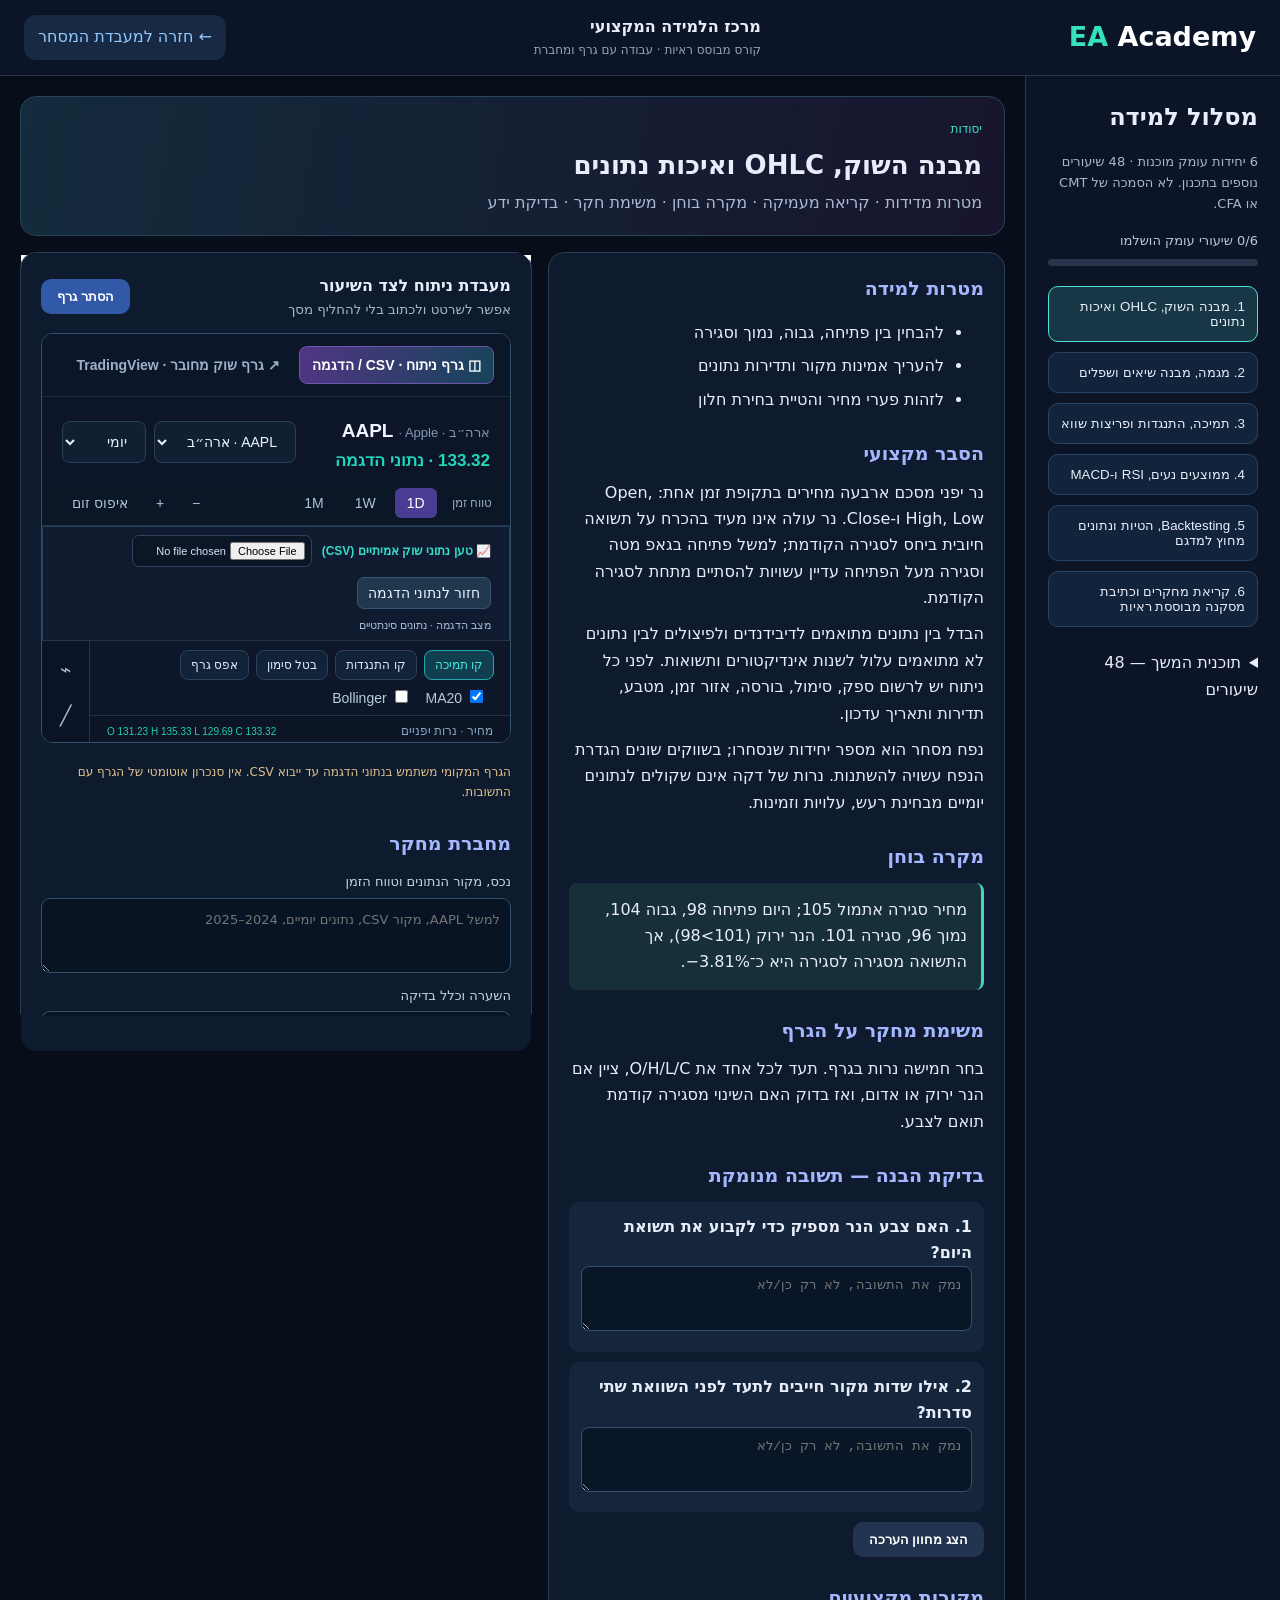
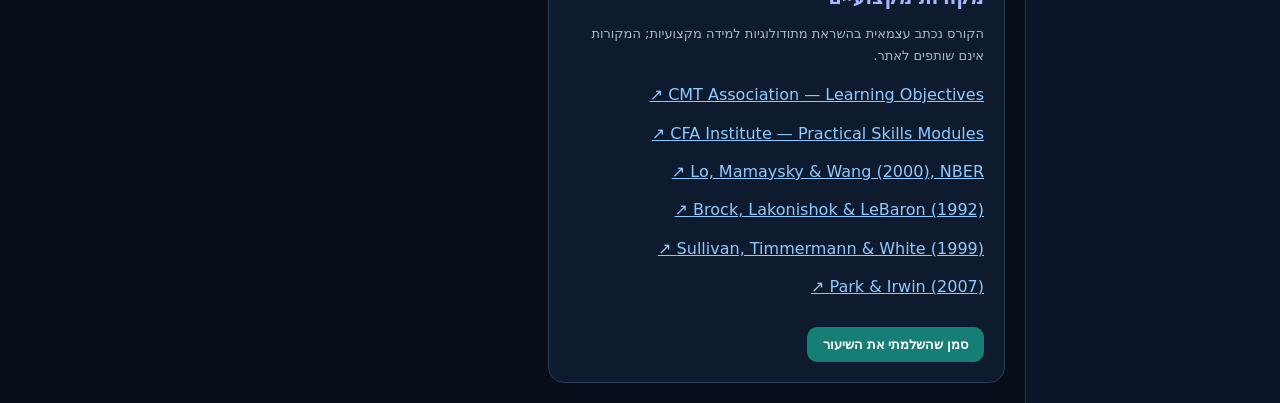
==== academy-pro.html @ 9cbb3298 "Add files via upload" ====
<!doctype html><html lang="he" dir="rtl"><head><meta charset="utf-8"><meta name="viewport" content="width=device-width,initial-scale=1"><title>EA Academy | מחקר ולמידה</title><link rel="stylesheet" href="academy-pro.css"></head><body><header><a class="brand" href="index.html">EA <b>Academy</b></a><div><strong>מרכז הלמידה המקצועי</strong><small>קורס מבוסס ראיות · עבודה עם גרף ומחברת</small></div><a class="back" href="index.html">← חזרה למעבדת המסחר</a></header><main><aside class="sidebar"><h2>מסלול למידה</h2><p>6 יחידות עומק מוכנות · 48 שיעורים נוספים בתכנון. לא הסמכה של CMT או CFA.</p><div class="progress"><span id="count">0/6 הושלמו</span><div><i id="bar"></i></div></div><div id="lessons"></div><details><summary>תוכנית המשך — 48 שיעורים</summary><p>הרחבה מתוכננת: מיקרו־מבנה שוק, תנודתיות, שיטות שיטתיות, ניהול סיכונים, כלכלה התנהגותית, מחקר AI, בניית תיק, פרויקט מסכם. שיעורים אלה עדיין לא נכתבו ולכן אינם מסומנים כהושלמו.</p></details></aside><section class="main"><div class="intro"><span class="eyebrow" id="unit">יחידת יסוד</span><h1 id="title"></h1><p>מטרות מדידות · קריאה מעמיקה · מקרה בוחן · משימת חקר · בדיקת ידע</p></div><div class="workspace"><article class="reader"><h2>מטרות למידה</h2><ul id="objectives"></ul><h2>הסבר מקצועי</h2><div id="theory"></div><h2>מקרה בוחן</h2><div class="case" id="case"></div><h2>משימת מחקר על הגרף</h2><p id="task"></p><h2>בדיקת הבנה — תשובה מנומקת</h2><div id="questions"></div><button id="rubric" class="secondary">הצג מחוון הערכה</button><p id="check" hidden></p><h2>מקורות מקצועיים</h2><p class="muted">הקורס נכתב עצמאית בהשראת מתודולוגיות למידה מקצועיות; המקורות אינם שותפים לאתר.</p><div id="sources"></div><button id="complete">סמן שהשלמתי את השיעור</button></article><aside class="practice"><div class="practice-head"><div><strong>מעבדת ניתוח לצד השיעור</strong><small>אפשר לשרטט ולכתוב בלי להחליף מסך</small></div><button id="toggle">הסתר גרף</button></div><iframe id="lab" title="גרף EA Academy" src="index.html?embed=lab" loading="lazy"></iframe><p class="notice">הגרף המקומי משתמש בנתוני הדגמה עד ייבוא CSV. אין סנכרון אוטומטי של הגרף עם התשובות.</p><h2>מחברת מחקר</h2><label>נכס, מקור הנתונים וטווח הזמן<textarea data-field="dataset" placeholder="למשל AAPL, מקור CSV, נתונים יומיים, 2024–2025"></textarea></label><label>השערה וכלל בדיקה<textarea data-field="hypothesis" placeholder="מה אני טוען, ואיזה נתון יפריך את הטענה?"></textarea></label><label>תצפיות ומדידות<textarea data-field="evidence" placeholder="מחירים, תאריכים, נפח, מדדים, דוגמאות נגדיות..."></textarea></label><label>מסקנה, מגבלות וניהול סיכון<textarea data-field="conclusion" placeholder="מה ניתן להסיק? מה עדיין לא ידוע?"></textarea></label><p class="muted" id="save">נשמר מקומית בדפדפן</p><button id="export" class="secondary">ייצא מחברת לקובץ TXT</button></aside></div></section></main><script src="academy-pro-data.js"></script><script src="academy-pro.js"></script></body></html>
---- academy-pro.css ----
*{box-sizing:border-box}body{margin:0;background:#070d19;color:#e8edf9;font:16px/1.65 system-ui,Arial}button,a{cursor:pointer}a{color:#8ec9ff}header{height:76px;display:flex;align-items:center;justify-content:space-between;gap:20px;padding:12px 24px;background:#0c1527;border-bottom:1px solid #25344c;position:sticky;top:0;z-index:4}.brand{font-size:27px;font-weight:900;text-decoration:none;color:#38e0c2}.brand b{color:#fff}header small{display:block;color:#93a4bd;font-size:12px}.back{padding:9px 14px;background:#182944;border-radius:12px;text-decoration:none}main{display:grid;grid-template-columns:255px minmax(0,1fr);min-height:calc(100vh - 76px)}.sidebar{background:#0b1527;border-left:1px solid #263751;padding:22px;overflow:auto}.sidebar h2{margin:0 0 8px}.sidebar p,.muted{color:#a8b7cb;font-size:13px}.sidebar button{width:100%;margin:5px 0;text-align:right;padding:12px;background:#12233c;color:#e8edf9;border:1px solid #284263;border-radius:10px}.sidebar button.active{border-color:#4fe2d3;background:#173747}.sidebar button.done:after{content:' ✓';color:#4fe2d3}.progress{font-size:13px;color:#b8c9dc;margin:15px 0}.progress>div{height:7px;background:#27344b;border-radius:20px;margin-top:8px;overflow:hidden}.progress i{display:block;height:100%;width:0;background:linear-gradient(90deg,#1ed4b1,#9362f5)}.main{padding:20px;min-width:0}.intro{padding:18px 22px;background:linear-gradient(100deg,#132b3c,#17152d);border:1px solid #29435a;border-radius:16px;margin-bottom:16px}.intro h1{margin:3px 0;font-size:26px}.intro p{margin:0;color:#aabbd1}.eyebrow{font-size:12px;color:#43ddcb}.workspace{display:grid;grid-template-columns:minmax(340px,1fr) minmax(400px,1.12fr);gap:16px;align-items:start}.reader,.practice{background:#0e1b2e;border:1px solid #2a3c58;border-radius:16px;padding:20px;min-width:0}.reader h2,.practice h2{font-size:19px;margin:25px 0 10px;color:#a4b7ff}.reader h2:first-child{margin-top:0}.reader p{margin:10px 0}.case{background:#172f39;border-right:3px solid #42d8b8;padding:14px;border-radius:8px}.reader li{margin:7px 0}.reader a{display:block;padding:6px 0}.reader button,.practice button{background:#3159a8;color:#fff;border:0;padding:10px 16px;border-radius:10px;font-weight:700}.reader button.secondary,.practice button.secondary{background:#22344f}.reader #complete{margin-top:20px;background:#167e75}.practice{position:sticky;top:90px;max-height:calc(100vh - 100px);overflow:auto}.practice-head{display:flex;align-items:center;justify-content:space-between;gap:10px}.practice-head small{display:block;color:#a8b7cb}.practice iframe{width:100%;height:410px;background:#09111d;border:1px solid #34506a;border-radius:12px;margin-top:12px}.notice{color:#e0c28b;font-size:12px}.practice label{display:block;font-size:13px;color:#c4d5e8;margin:12px 0}.practice textarea{display:block;width:100%;min-height:75px;resize:vertical;background:#081324;color:#fff;border:1px solid #35506c;border-radius:9px;padding:10px;font:inherit;margin-top:5px}.question{background:#15263c;padding:12px;margin:10px 0;border-radius:10px}.question textarea{width:100%;background:#091627;color:#fff;border:1px solid #36516e;border-radius:8px;padding:10px;min-height:65px}details{margin-top:18px}summary{cursor:pointer}@media(max-width:1200px){.workspace{grid-template-columns:1fr}.practice{position:static;max-height:none}}@media(max-width:700px){main{display:block}.sidebar{border:0}.main{padding:10px}.workspace{display:block}.reader,.practice{margin-bottom:14px}header{height:auto;flex-wrap:wrap}.intro h1{font-size:21px}}
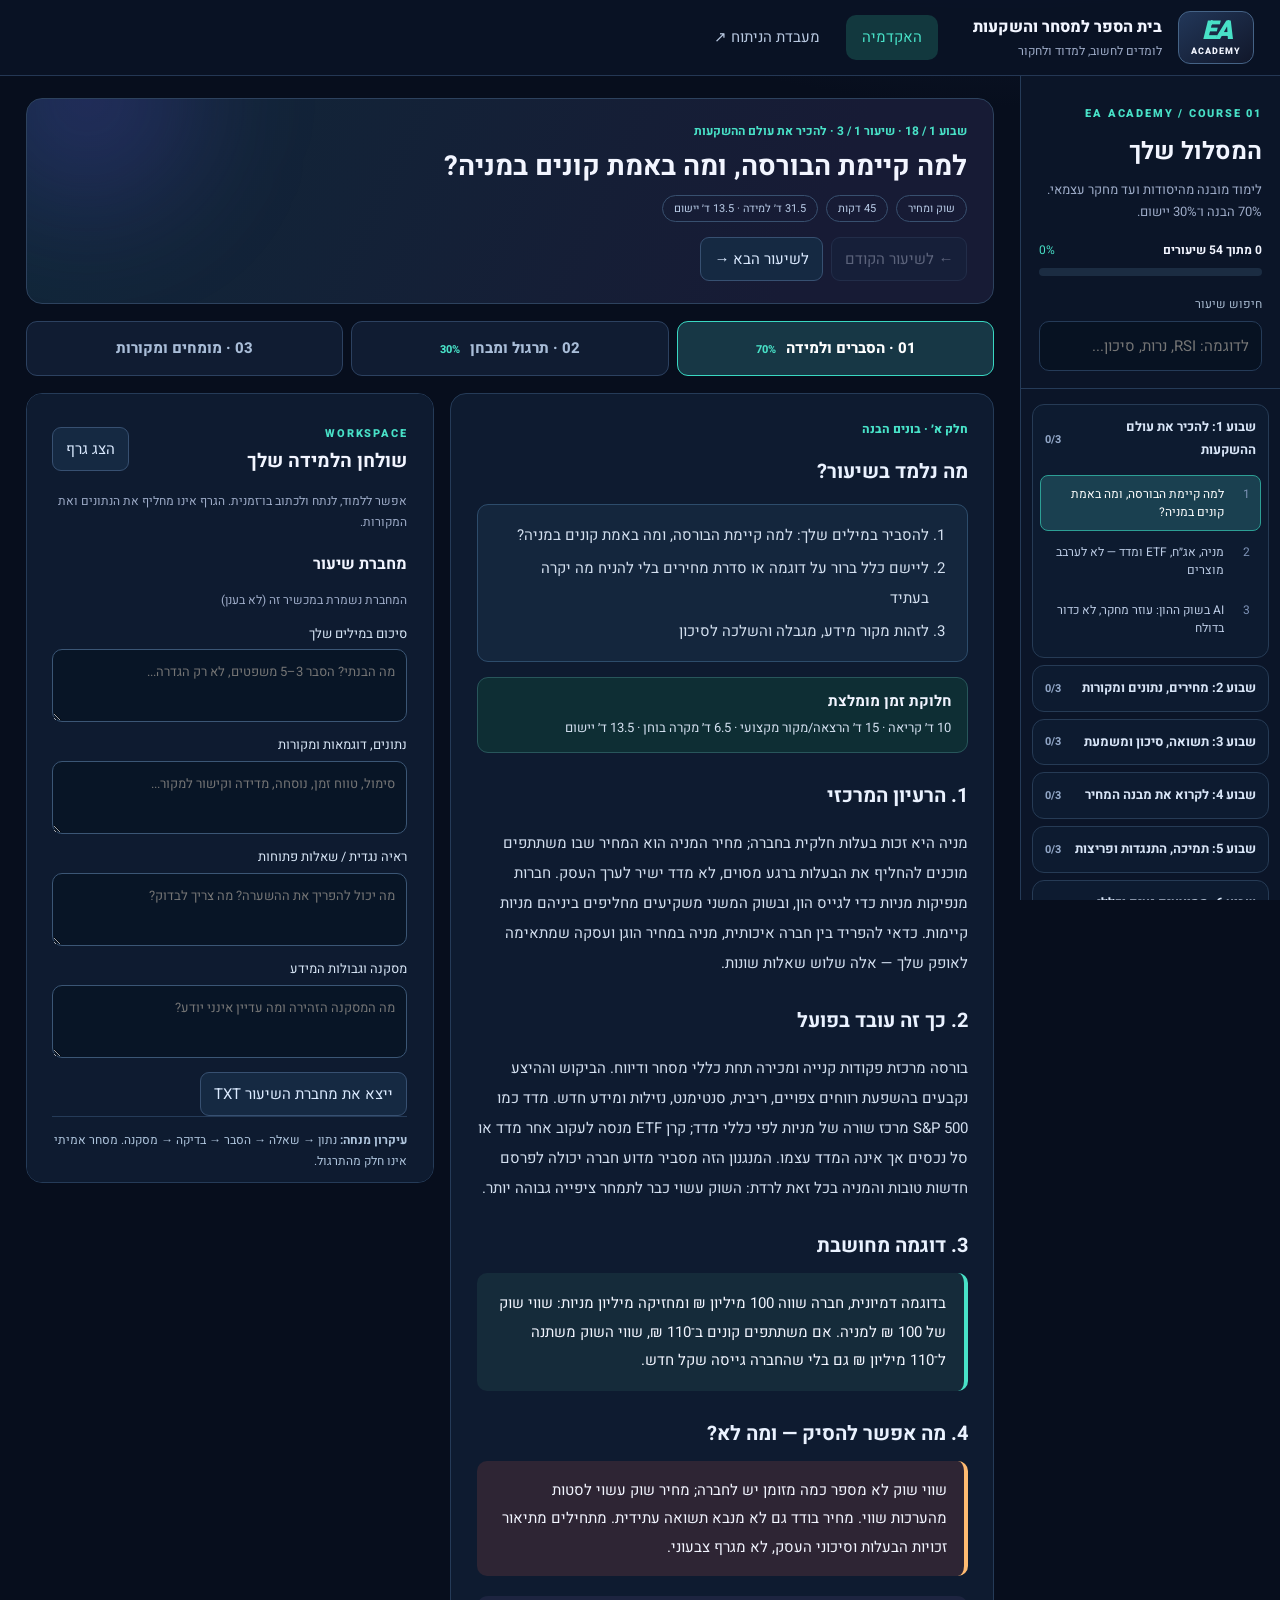
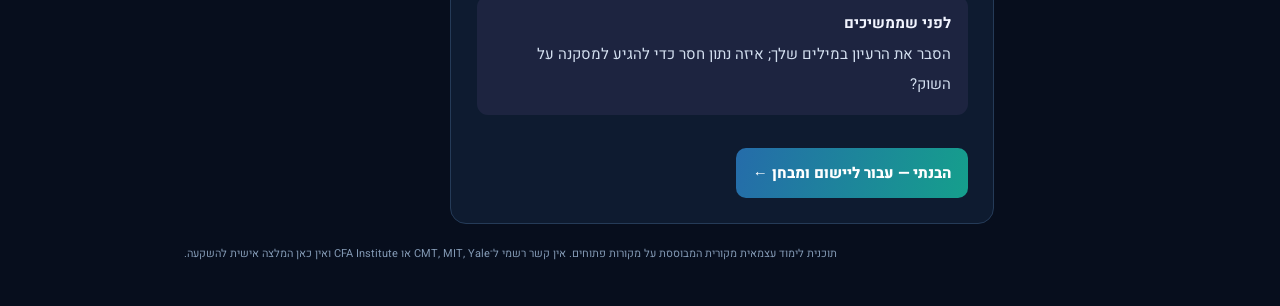
==== commit 6d875e62: "Add files via upload" ====
--- a/academy-pro.html
+++ b/academy-pro.html
@@ -1 +1,64 @@
-<!doctype html><html lang="he" dir="rtl"><head><meta charset="utf-8"><meta name="viewport" content="width=device-width,initial-scale=1"><title>EA Academy | מחקר ולמידה</title><link rel="stylesheet" href="academy-pro.css"></head><body><header><a class="brand" href="index.html">EA <b>Academy</b></a><div><strong>מרכז הלמידה המקצועי</strong><small>קורס מבוסס ראיות · עבודה עם גרף ומחברת</small></div><a class="back" href="index.html">← חזרה למעבדת המסחר</a></header><main><aside class="sidebar"><h2>מסלול למידה</h2><p>6 יחידות עומק מוכנות · 48 שיעורים נוספים בתכנון. לא הסמכה של CMT או CFA.</p><div class="progress"><span id="count">0/6 הושלמו</span><div><i id="bar"></i></div></div><div id="lessons"></div><details><summary>תוכנית המשך — 48 שיעורים</summary><p>הרחבה מתוכננת: מיקרו־מבנה שוק, תנודתיות, שיטות שיטתיות, ניהול סיכונים, כלכלה התנהגותית, מחקר AI, בניית תיק, פרויקט מסכם. שיעורים אלה עדיין לא נכתבו ולכן אינם מסומנים כהושלמו.</p></details></aside><section class="main"><div class="intro"><span class="eyebrow" id="unit">יחידת יסוד</span><h1 id="title"></h1><p>מטרות מדידות · קריאה מעמיקה · מקרה בוחן · משימת חקר · בדיקת ידע</p></div><div class="workspace"><article class="reader"><h2>מטרות למידה</h2><ul id="objectives"></ul><h2>הסבר מקצועי</h2><div id="theory"></div><h2>מקרה בוחן</h2><div class="case" id="case"></div><h2>משימת מחקר על הגרף</h2><p id="task"></p><h2>בדיקת הבנה — תשובה מנומקת</h2><div id="questions"></div><button id="rubric" class="secondary">הצג מחוון הערכה</button><p id="check" hidden></p><h2>מקורות מקצועיים</h2><p class="muted">הקורס נכתב עצמאית בהשראת מתודולוגיות למידה מקצועיות; המקורות אינם שותפים לאתר.</p><div id="sources"></div><button id="complete">סמן שהשלמתי את השיעור</button></article><aside class="practice"><div class="practice-head"><div><strong>מעבדת ניתוח לצד השיעור</strong><small>אפשר לשרטט ולכתוב בלי להחליף מסך</small></div><button id="toggle">הסתר גרף</button></div><iframe id="lab" title="גרף EA Academy" src="index.html?embed=lab" loading="lazy"></iframe><p class="notice">הגרף המקומי משתמש בנתוני הדגמה עד ייבוא CSV. אין סנכרון אוטומטי של הגרף עם התשובות.</p><h2>מחברת מחקר</h2><label>נכס, מקור הנתונים וטווח הזמן<textarea data-field="dataset" placeholder="למשל AAPL, מקור CSV, נתונים יומיים, 2024–2025"></textarea></label><label>השערה וכלל בדיקה<textarea data-field="hypothesis" placeholder="מה אני טוען, ואיזה נתון יפריך את הטענה?"></textarea></label><label>תצפיות ומדידות<textarea data-field="evidence" placeholder="מחירים, תאריכים, נפח, מדדים, דוגמאות נגדיות..."></textarea></label><label>מסקנה, מגבלות וניהול סיכון<textarea data-field="conclusion" placeholder="מה ניתן להסיק? מה עדיין לא ידוע?"></textarea></label><p class="muted" id="save">נשמר מקומית בדפדפן</p><button id="export" class="secondary">ייצא מחברת לקובץ TXT</button></aside></div></section></main><script src="academy-pro-data.js"></script><script src="academy-pro.js"></script></body></html>+<!doctype html>
+<html lang="he" dir="rtl"><head><meta charset="utf-8"><meta name="viewport" content="width=device-width,initial-scale=1"><meta name="theme-color" content="#090f1e"><title>EA Academy | הקורס המקצועי</title>
+<link rel="stylesheet" href="course-v9.css?v=9"></head>
+<body>
+<header class="topbar">
+  <div class="brand"><span class="brandlogo"><em>EA</em><small>ACADEMY</small></span><span class="brandwords">בית הספר למסחר והשקעות<small>לומדים לחשוב, למדוד ולחקור</small></span></div>
+  <nav aria-label="ניווט ראשי"><a class="nav-active" href="academy-pro.html">האקדמיה</a><a href="index.html">מעבדת הניתוח ↗</a></nav>
+  <div class="topmeta">מסלול יסודות → מחקר <span>18 שבועות · 54 שיעורים</span></div>
+</header>
+<div class="shell">
+ <aside class="course-nav" aria-label="רשימת שיעורים">
+  <div class="course-nav-head"><span class="overline">EA ACADEMY / COURSE 01</span><h2>המסלול שלך</h2><p>לימוד מובנה מהיסודות ועד מחקר עצמאי. 70% הבנה ו־30% יישום.</p>
+   <div class="progresslabel"><strong id="progressTitle">0 מתוך 54 שיעורים</strong><span id="progressPercent">0%</span></div><div class="progressbar"><span id="progressFill"></span></div>
+   <label class="searchlabel" for="lessonSearch">חיפוש שיעור</label><input id="lessonSearch" type="search" placeholder="לדוגמה: RSI, נרות, סיכון..." autocomplete="off">
+  </div>
+  <div id="weekNav" class="weeknav" role="navigation" aria-label="פרקי לימוד"></div>
+  <div class="footnav">שמירה מקומית בדפדפן בלבד. אין כאן שירות ייעוץ השקעות או הסמכה של CMT.</div>
+ </aside>
+ <main class="lesson-area">
+  <div class="intro">
+   <div class="eyebrow" id="breadcrumb">שבוע 1 · שיעור 1</div>
+   <h1 id="lessonTitle">טוען שיעור...</h1>
+   <div class="lessonmeta"><span id="lessonType"></span><span>45 דקות</span><span>31.5 ד׳ למידה · 13.5 ד׳ יישום</span></div>
+   <div class="intro-actions"><button id="prevLesson" class="ghost">← לשיעור הקודם</button><button id="nextLesson" class="ghost">לשיעור הבא →</button></div>
+  </div>
+  <div class="modebar" role="tablist" aria-label="חלקי השיעור"><button data-tab="learn" role="tab" aria-selected="true" class="active">01 · הסברים ולמידה <span>70%</span></button><button data-tab="practice" role="tab" aria-selected="false">02 · תרגול ומבחן <span>30%</span></button><button data-tab="resources" role="tab" aria-selected="false">03 · מומחים ומקורות</button></div>
+  <div class="two-panel">
+   <article class="reader">
+    <section id="learnPanel" data-panel="learn"><div class="sectionstep">חלק א׳ · בונים הבנה</div><h2>מה נלמד בשיעור?</h2><ol id="objectives" class="objectives"></ol>
+    <div class="timeplan"><strong>חלוקת זמן מומלצת</strong><p>10 ד׳ קריאה · 15 ד׳ הרצאה/מקור מקצועי · 6.5 ד׳ מקרה בוחן · 13.5 ד׳ יישום</p></div>
+    <h2>1. הרעיון המרכזי</h2><p id="coreIdea" class="learning-copy"></p>
+    <h2>2. כך זה עובד בפועל</h2><p id="mechanism" class="learning-copy"></p>
+    <h2>3. דוגמה מחושבת</h2><div id="caseStudy" class="case-study"></div>
+    <h2>4. מה אפשר להסיק — ומה לא?</h2><div id="limitations" class="warning"></div>
+    <div class="checkpoint"><strong>לפני שממשיכים</strong><p>הסבר את הרעיון במילים שלך; איזה נתון חסר כדי להגיע למסקנה על השוק?</p></div>
+    <button id="toPractice" class="primary next">הבנתי — עבור ליישום ומבחן ←</button>
+    </section>
+    <section id="practicePanel" data-panel="practice" hidden><div class="sectionstep">חלק ב׳ · יישום ובדיקת הבנה</div><h2>משימת מחקר מעשית</h2><div id="practiceTask" class="practice-task"></div>
+    <div class="method"><h3>איך מגישים תשובה מקצועית?</h3><ol><li>תאר נתונים ומקור — לא רק תחושה.</li><li>הצג לפחות דוגמה אחת עם מספרים או תצפית שניתן לאמת.</li><li>הסבר מה יתמוך בהשערה וגם מה יפריך אותה.</li><li>סכם מסקנה מוגבלת ואחראית, לא ״אות בטוח״ למסחר.</li></ol></div>
+    <h2>בחינה קצרה עם משוב מיידי</h2><div id="quizArea" class="quiz"></div><div id="quizFeedback" class="feedback" role="status" aria-live="polite"></div>
+    <div class="completion"><button id="markComplete" class="primary">בדוק תנאי השלמה</button><small id="completionHint">להשלמה: תשובה נכונה בבוחן וסיכום קצר במחברת (80 תווים לפחות).</small></div>
+    </section>
+    <section id="resourcesPanel" data-panel="resources" hidden><div class="sectionstep">חלק ג׳ · מקורות והעמקה</div><h2>לקרוא ולצפות בחומר המקורי</h2><p class="source-disclaimer">הקישורים מפנים למוסדות, הרצאות ומחקרים עצמאיים. המרצים אינם מלמדים מטעם EA Academy; לא כל מקור עוסק ישירות בנושא השיעור, וחלקם באנגלית.</p>
+    <div id="sourceCards" class="source-grid"></div>
+    <h2>איך לקרוא מחקר בלי להתרשם רק מהכותרת?</h2><ol><li>מצא מי ערך אותו, מתי ואילו נתונים נכללו.</li><li>זהה מה בדיוק נמדד, ובאילו תקופות ומגבלות.</li><li>בדוק אם המסקנה עוסקת במידע סטטיסטי, בתשואה ברוטו או בתשואה נטו.</li><li>כתוב במחברת מה המחקר <strong>לא</strong> מוכיח.</li></ol>
+    </section>
+   </article>
+   <aside class="study-desk"><div class="desk-head"><div><span class="overline">WORKSPACE</span><h2>שולחן הלמידה שלך</h2></div><button id="toggleLab" class="ghost" aria-expanded="false">הצג גרף</button></div>
+    <p class="desk-desc">אפשר ללמוד, לנתח ולכתוב בו־זמנית. הגרף אינו מחליף את הנתונים ואת המקורות.</p>
+    <div id="labArea" class="lab-area" hidden><iframe title="מעבדת EA Academy — גרף וייבוא CSV" id="labFrame" src="index.html?embed=lab" loading="lazy"></iframe><p class="lab-note">הגרף המקומי משתמש בנתונים סינתטיים, אלא אם ייבאת CSV. בגרף החיצוני עשויה להיות השהיה.</p><a href="index.html" target="_blank" rel="noopener">פתח מעבדה מלאה בלשונית נפרדת ↗</a></div>
+    <h3>מחברת שיעור</h3><p class="savehint" id="saveStatus">הטקסט נשמר מקומית בדפדפן שלך</p>
+    <label for="noteSummary">סיכום במילים שלך</label><textarea id="noteSummary" placeholder="מה הבנתי? הסבר 3–5 משפטים, לא רק הגדרה..."></textarea>
+    <label for="noteData">נתונים, דוגמאות ומקורות</label><textarea id="noteData" placeholder="סימול, טווח זמן, נוסחה, מדידה וקישור למקור..."></textarea>
+    <label for="noteCounter">ראיה נגדית / שאלות פתוחות</label><textarea id="noteCounter" placeholder="מה יכול להפריך את ההשערה? מה צריך לבדוק?"></textarea>
+    <label for="noteConclusion">מסקנה וגבולות המידע</label><textarea id="noteConclusion" placeholder="מה המסקנה הזהירה ומה עדיין אינני יודע?"></textarea>
+    <div class="desk-actions"><button id="exportNotes" class="ghost">ייצא את מחברת השיעור TXT</button></div>
+    <div class="study-note"><strong>עיקרון מנחה:</strong> נתון → שאלה → הסבר → בדיקה → מסקנה. מסחר אמיתי אינו חלק מהתרגול.</div>
+   </aside>
+  </div>
+  <footer class="course-footer">תוכנית לימוד עצמאית מקורית המבוססת על מקורות פתוחים. אין קשר רשמי ל־CMT, MIT, Yale או CFA Institute ואין כאן המלצה אישית להשקעה.</footer>
+ </main>
+</div>
+<script src="course-data.js?v=9"></script><script src="course-v9.js?v=9"></script>
+</body></html>
--- a/course-v9.css
+++ b/course-v9.css
@@ -0,0 +1,12 @@
+@import url('https://fonts.googleapis.com/css2?family=Heebo:wght@400;500;600;700;800;900&display=swap');
+:root{--bg:#070e1d;--panel:#0e1b30;--panel2:#111f35;--panel3:#182c47;--line:#253b58;--muted:#9eacc8;--text:#f2f5ff;--teal:#48e1c7;--pur:#9b83fc;--blue:#669afe;--warn:#f2bf83}
+*{box-sizing:border-box}html{scroll-behavior:smooth}body{margin:0;background:radial-gradient(900px 560px at 78% -15%,#1a2846 0%,transparent 70%),var(--bg);font-family:Heebo,Arial,sans-serif;color:var(--text);font-size:15px;line-height:1.75}button,input,textarea{font:inherit}button{cursor:pointer}a{color:#a6c9ff;text-decoration:none}a:hover{text-decoration:underline}button:focus-visible,a:focus-visible,input:focus-visible,textarea:focus-visible{outline:2px solid var(--teal);outline-offset:2px}
+.topbar{height:76px;padding:10px 26px;display:flex;align-items:center;gap:26px;background:#0a1325ec;border-bottom:1px solid #243754;position:sticky;top:0;z-index:40;backdrop-filter:blur(15px)}.brand{display:flex;align-items:center;gap:16px;min-width:290px}.brandlogo{background:linear-gradient(145deg,#223759,#11172a);border:1px solid #456386;padding:5px 12px;display:flex;flex-direction:column;border-radius:12px;align-items:center;line-height:1.15}.brandlogo em{font-size:26px;font-weight:900;font-style:italic;letter-spacing:-2px;color:var(--teal)}.brandlogo small{font-size:9px;font-weight:800;letter-spacing:1px}.brandwords{font-size:16px;font-weight:800}.brandwords small{display:block;color:var(--muted);font-size:12px;font-weight:400}.topbar nav{display:flex;gap:10px}.topbar nav a{padding:9px 16px;border-radius:10px;color:#b8c8e0}.topbar nav .nav-active{color:var(--teal);background:#12383e}.topmeta{margin-right:auto;font-size:12px;color:#a7b9d6;display:flex;flex-direction:column;text-align:left}.topmeta span{color:var(--teal)}
+.shell{display:grid;grid-template-columns:288px minmax(0,1fr);min-height:calc(100vh - 76px)}.course-nav{background:#0b1528;border-left:1px solid var(--line);position:sticky;top:76px;height:calc(100vh - 76px);overflow:auto;scrollbar-width:thin}.course-nav-head{padding:23px 18px 17px;border-bottom:1px solid var(--line)}.overline{color:var(--teal);font-size:11px;letter-spacing:1.8px;font-weight:800}.course-nav h2{font-size:24px;margin:6px 0}.course-nav p{margin:0;color:var(--muted);line-height:1.65;font-size:13px}.progresslabel{display:flex;justify-content:space-between;margin:18px 0 7px;font-size:12px}.progresslabel span{color:var(--teal)}.progressbar{height:8px;background:#1b2c42;border-radius:10px;overflow:hidden}.progressbar span{display:block;height:100%;width:0;background:linear-gradient(90deg,var(--pur),var(--teal));transition:width .25s}.searchlabel{display:block;color:#a5b7cd;margin:18px 0 6px;font-size:12px}.course-nav input{width:100%;border-radius:10px;padding:11px 12px;color:var(--text);background:#071222;border:1px solid var(--line)}.weeknav{padding:8px 11px 20px}.week{margin:7px 0;border:1px solid #263b55;border-radius:12px;overflow:hidden;background:#0d1b30}.week summary{list-style:none;cursor:pointer;padding:11px 12px;color:#d8e5f7;display:flex;align-items:center;justify-content:space-between;gap:8px;font-weight:700;font-size:13px}.week summary::-webkit-details-marker{display:none}.week summary span{color:#91a6c6;font-size:11px;white-space:nowrap}.week-list{padding:0 7px 8px}.week-list button{display:flex;gap:8px;text-align:right;align-items:flex-start;width:100%;padding:9px 10px;margin:2px 0;background:transparent;border:1px solid transparent;border-radius:8px;color:#bbcbe4;font-size:12px;line-height:1.5}.week-list button .num{color:#7d92b6;min-width:18px}.week-list button:hover{background:#17314b}.week-list button.active{background:#1a4050;border-color:#2d9f95;color:#fff}.week-list button.done{color:#62dbc5}.footnav{padding:17px;font-size:11px;color:#7188a7;border-top:1px solid var(--line)}
+.lesson-area{min-width:0;padding:22px clamp(14px,2vw,34px)}.intro{background:linear-gradient(115deg,#102739,#171b35 80%);border:1px solid #2d425e;border-radius:16px;padding:22px 26px;position:relative;overflow:hidden}.intro:before{content:'';position:absolute;width:220px;height:220px;background:#6c50ed33;border-radius:50%;filter:blur(60px);left:-50px;top:-110px;pointer-events:none}.eyebrow{color:var(--teal);font-weight:700;font-size:12px}.intro h1{font-size:clamp(22px,2.15vw,33px);line-height:1.3;margin:7px 0 10px}.lessonmeta{display:flex;gap:8px;flex-wrap:wrap}.lessonmeta span{border:1px solid #38506f;border-radius:20px;padding:3px 11px;font-size:11px;color:#b9cce7}.intro-actions{display:flex;gap:8px;margin-top:15px}.ghost{border:1px solid #375071;border-radius:9px;padding:8px 13px;background:#152942;color:#dbeaff}.ghost:hover{border-color:var(--teal)}.ghost:disabled{opacity:.35;cursor:not-allowed}.primary{border:0;border-radius:10px;background:linear-gradient(105deg,#256caa,#159f8c);padding:12px 17px;color:white;font-weight:800}.primary:hover{filter:brightness(1.12)}
+.modebar{display:flex;gap:8px;margin:17px 0}.modebar button{flex:1;background:#101c32;color:#a9bdd8;border:1px solid #2c4160;padding:13px 12px;border-radius:11px;font-weight:750;white-space:normal}.modebar button span{font-size:11px;color:var(--teal);margin-right:6px}.modebar button.active{border-color:#39d8c2;background:#173745;color:white}.two-panel{display:grid;grid-template-columns:minmax(0,1.2fr) minmax(330px,.84fr);gap:16px;align-items:start}.reader,.study-desk{background:var(--panel);border:1px solid var(--line);border-radius:16px;padding:clamp(17px,2vw,28px);min-width:0}.reader{min-height:570px}.reader [hidden],.study-desk [hidden]{display:none!important}.sectionstep{font-size:12px;color:var(--teal);font-weight:800;text-transform:uppercase}.reader h2{font-size:20px;margin:25px 0 10px;color:#eaf2ff}.reader h2:first-of-type{margin-top:14px}.reader p,.reader li{font-size:15px;line-height:2;color:#d3dfef}.reader .learning-copy{white-space:pre-line}.objectives{background:#14263d;border-radius:11px;border:1px solid #2d4c6b;padding:12px 38px}.objectives li{margin:3px 0}.timeplan{border:1px solid #28565b;border-radius:11px;background:#0e2e34;padding:10px 16px}.timeplan p{margin:1px 0;font-size:13px}.case-study{border-right:4px solid var(--teal);padding:16px 18px;border-radius:10px;background:#152b3a;line-height:1.9}.warning{border-right:4px solid #ffbb71;border-radius:10px;background:#2e2534;padding:15px 17px;line-height:1.9}.checkpoint{background:#1d2440;padding:14px 17px;border-radius:11px;margin:20px 0}.checkpoint p{margin:2px 0}.next{margin-top:13px}.practice-task{background:#143043;border:1px solid #2a6b79;border-radius:11px;padding:19px;line-height:2;white-space:pre-line}.method{margin-top:18px;background:#101f35;border:1px solid #2e415e;border-radius:12px;padding:10px 17px}.method h3{font-size:16px;margin:4px 0}.method ol{margin:5px 0}.method li{font-size:13px}.quiz{display:grid;gap:8px}.quiz button{display:block;text-align:right;border:1px solid #354b6c;border-radius:9px;padding:12px;color:#e8f1ff;background:#172b46}.quiz button:hover{border-color:var(--teal)}.quiz button.chosen{border-color:#e6bb88;background:#283346}.quiz button.correct{border-color:var(--teal);background:#1c4949}.quiz button.wrong{border-color:#e68a90;background:#492b3d}.feedback{padding:8px 10px;color:#b0e8dd;min-height:38px}.completion{display:flex;gap:14px;align-items:center;flex-wrap:wrap;padding-top:15px;border-top:1px solid #2b415a}.completion small{font-size:12px;color:var(--muted)}.source-grid{display:grid;gap:13px}.source-card{padding:15px;border-radius:12px;background:#15273f;border:1px solid #315170}.source-card a{display:inline-block;color:#9ce1ff;font-weight:750}.source-card small{display:block;color:var(--teal)}.source-card p{font-size:13px;margin:5px 0}.source-disclaimer{font-size:13px!important;color:#b6c7e0!important}
+.study-desk{position:sticky;top:92px;max-height:calc(100vh - 110px);overflow:auto;scrollbar-width:thin}.desk-head{display:flex;align-items:center;justify-content:space-between;gap:8px}.desk-head h2{margin:0;font-size:19px}.desk-desc,.savehint{font-size:12px;color:var(--muted)}.study-desk h3{margin:17px 0 7px;font-size:16px}.study-desk label{display:block;color:#d8e6f6;font-size:13px;margin:12px 0 4px}.study-desk textarea{width:100%;display:block;background:#081526;color:white;border:1px solid #3b5675;border-radius:10px;min-height:73px;padding:11px;resize:vertical;line-height:1.65;font-size:13px}.study-desk textarea:focus{border-color:var(--teal)}.lab-area{background:#091627;border:1px solid #2e4b68;border-radius:12px;padding:10px;margin-top:12px}.lab-area iframe{width:100%;height:440px;display:block;border:0;border-radius:7px;background:#07111f}.lab-note{font-size:11px;color:var(--warn);margin:6px 0}.desk-actions{margin-top:14px}.study-note{border-top:1px solid var(--line);padding-top:13px;color:#afc5dd;font-size:12px}.course-footer{text-align:center;font-size:11px;color:#8298b3;padding:20px}
+@media(max-width:1350px){.two-panel{grid-template-columns:minmax(0,1fr) minmax(300px,.75fr)}.shell{grid-template-columns:260px minmax(0,1fr)}.topmeta{display:none}}
+@media(max-width:1100px){.two-panel{grid-template-columns:1fr}.study-desk{position:static;max-height:none}.study-desk textarea{min-height:90px}}
+@media(max-width:780px){.topbar{height:auto;min-height:70px;padding:9px 12px}.brand{min-width:0}.brandwords{display:none}.topbar nav{margin-right:auto}.topbar nav a{padding:7px 9px;font-size:12px}.shell{display:block}.course-nav{position:static;height:auto;max-height:350px;border-left:0;border-bottom:1px solid var(--line)}.course-nav-head{padding:12px}.weeknav{display:flex;gap:7px;overflow:auto;max-height:180px;padding:8px}.week{min-width:240px;flex-shrink:0}.lesson-area{padding:10px}.reader,.study-desk{padding:15px}.modebar{flex-wrap:wrap}.modebar button{min-width:130px}.intro{padding:15px}.intro h1{font-size:23px}}
+@media(prefers-reduced-motion:reduce){html{scroll-behavior:auto}*{transition:none!important}}
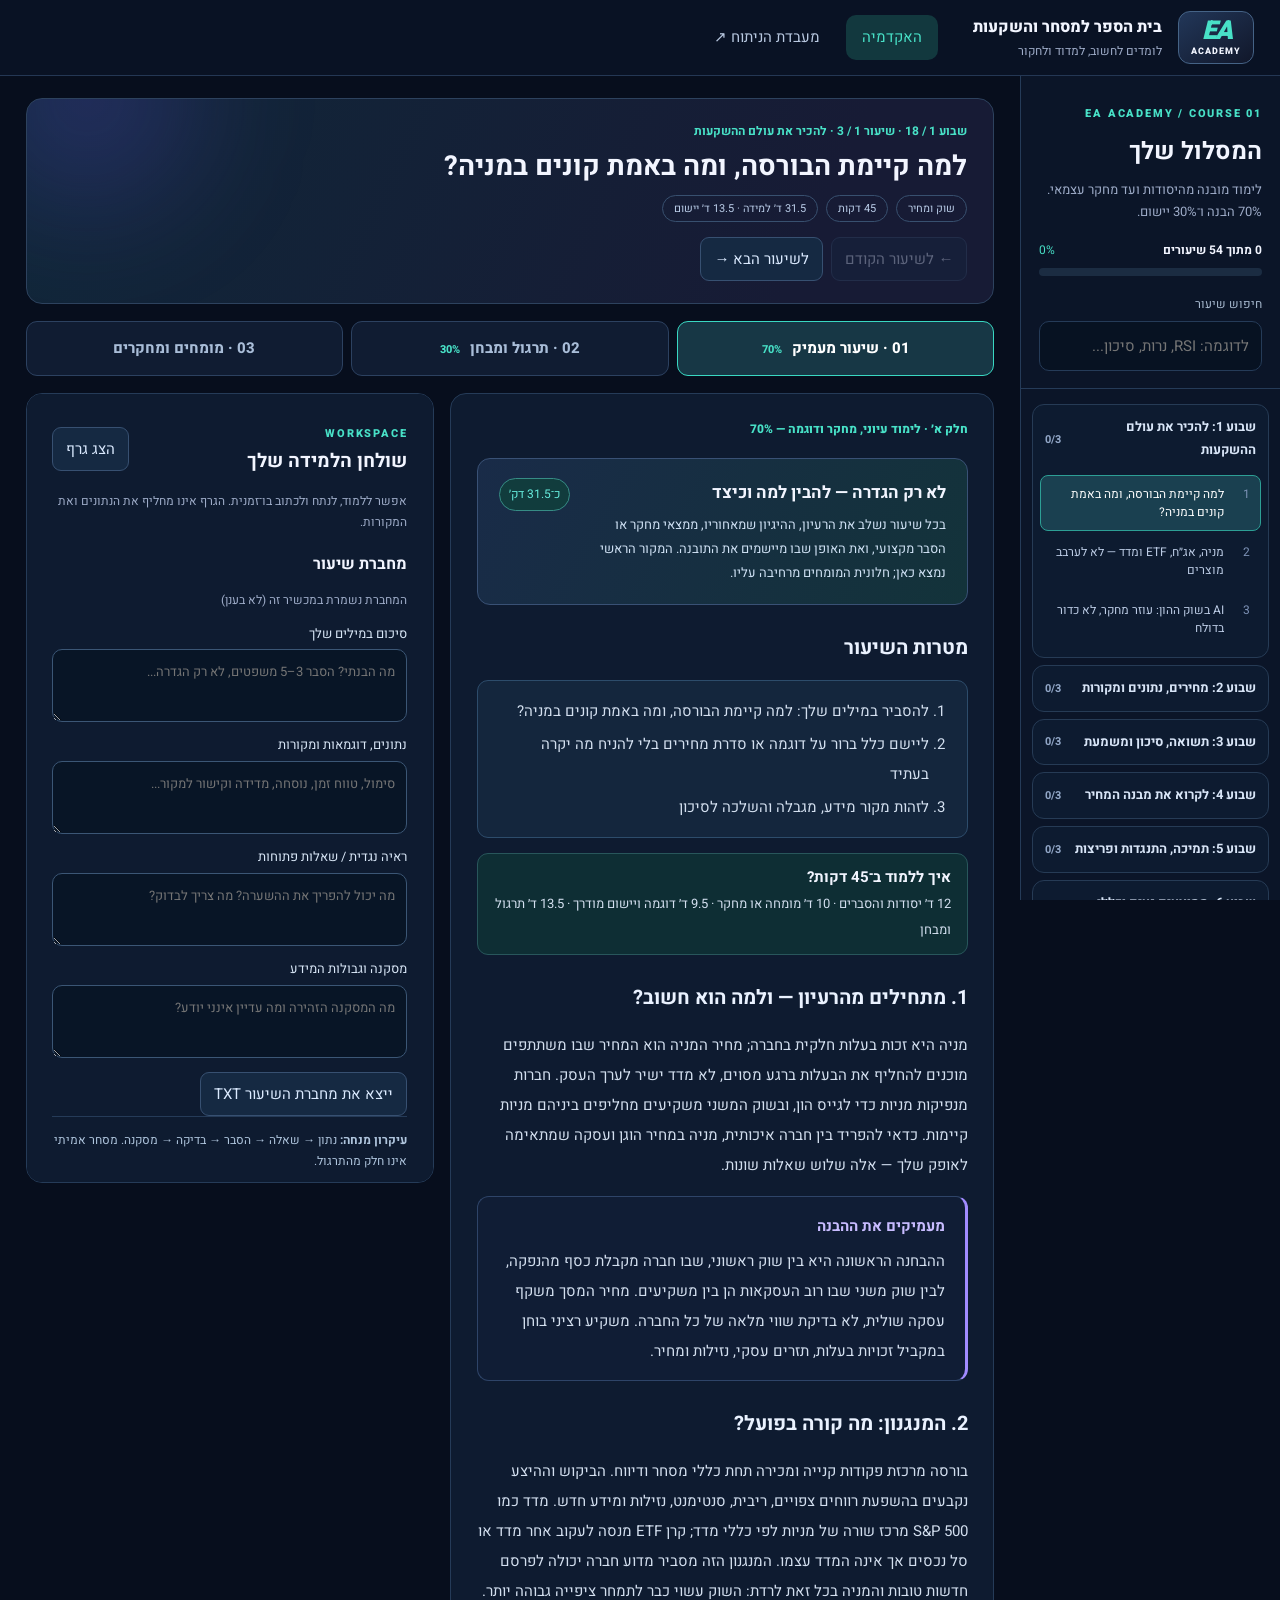
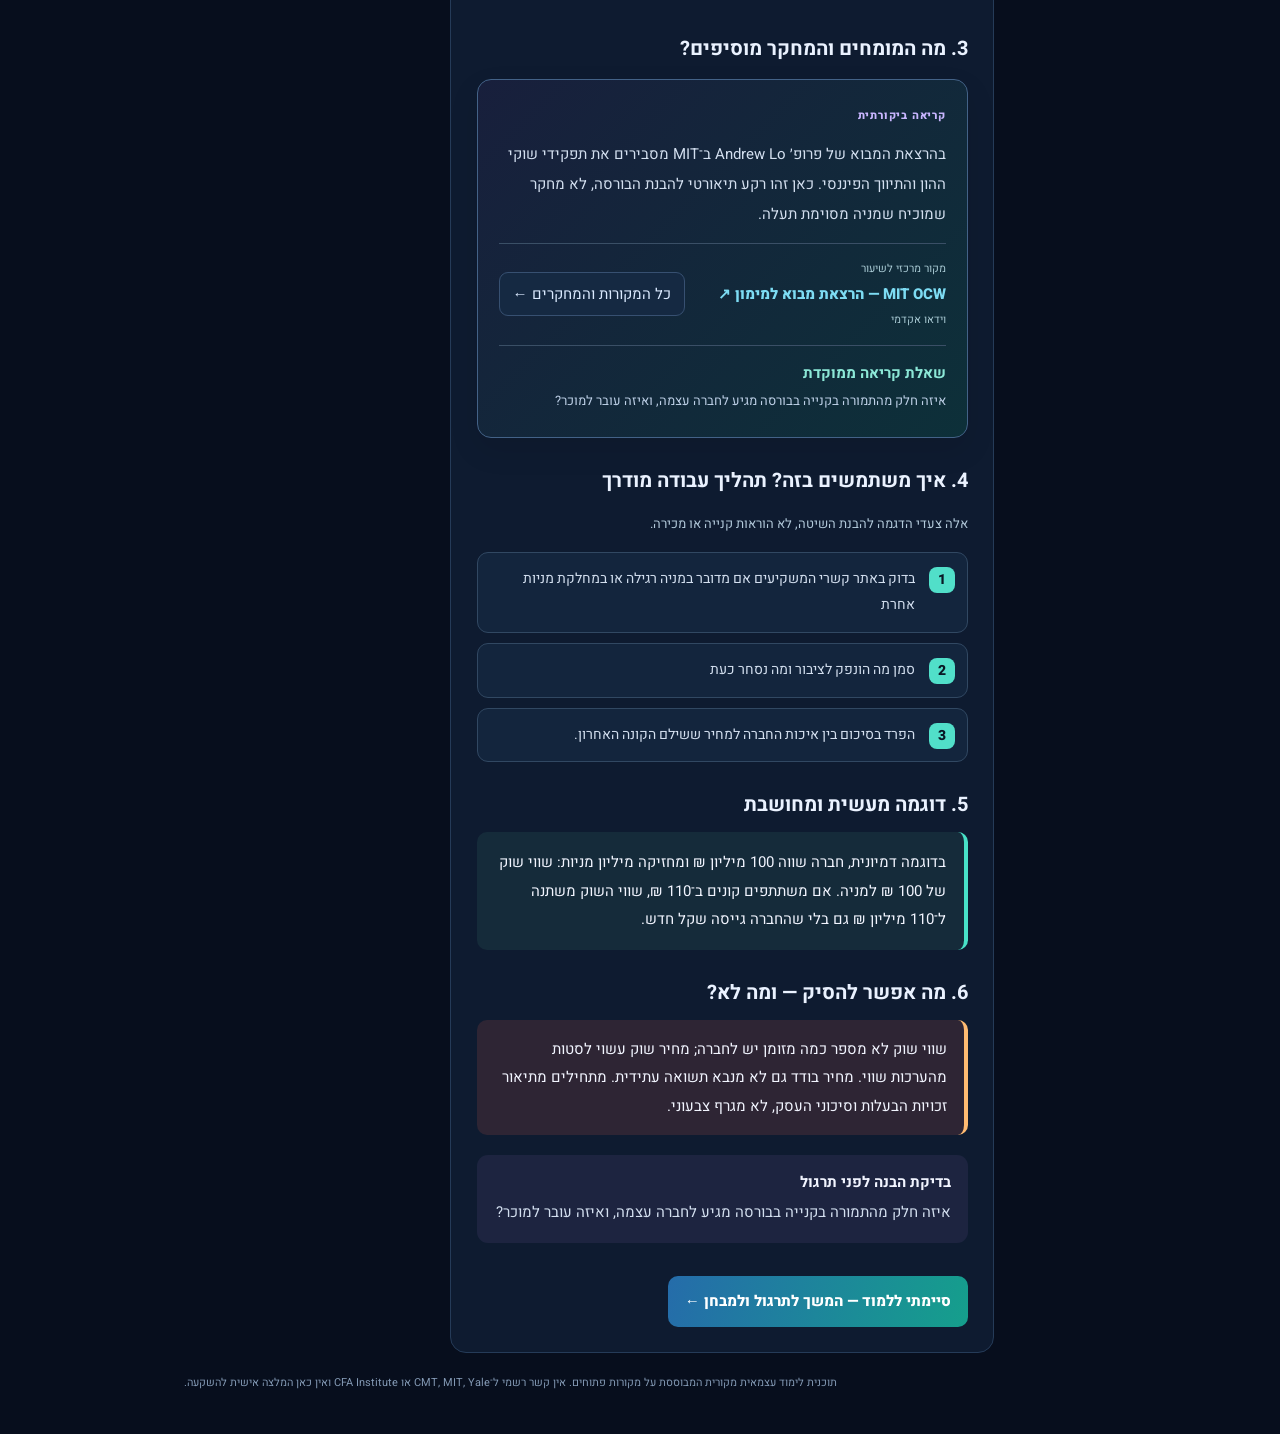
==== commit e7e3f4d5: "Add files via upload" ====
--- a/academy-pro.html
+++ b/academy-pro.html
@@ -1,6 +1,6 @@
 <!doctype html>
-<html lang="he" dir="rtl"><head><meta charset="utf-8"><meta name="viewport" content="width=device-width,initial-scale=1"><meta name="theme-color" content="#090f1e"><title>EA Academy | הקורס המקצועי</title>
-<link rel="stylesheet" href="course-v9.css?v=9"></head>
+<html lang="he" dir="rtl"><head><meta charset="utf-8"><meta name="viewport" content="width=device-width,initial-scale=1"><meta name="theme-color" content="#090f1e"><title>EA Academy | קורס המחקר והניתוח — גרסה 10</title>
+<link rel="stylesheet" href="course-v9.css?v=10"><link rel="stylesheet" href="course-v10.css?v=10"></head>
 <body>
 <header class="topbar">
   <div class="brand"><span class="brandlogo"><em>EA</em><small>ACADEMY</small></span><span class="brandwords">בית הספר למסחר והשקעות<small>לומדים לחשוב, למדוד ולחקור</small></span></div>
@@ -23,26 +23,36 @@
    <div class="lessonmeta"><span id="lessonType"></span><span>45 דקות</span><span>31.5 ד׳ למידה · 13.5 ד׳ יישום</span></div>
    <div class="intro-actions"><button id="prevLesson" class="ghost">← לשיעור הקודם</button><button id="nextLesson" class="ghost">לשיעור הבא →</button></div>
   </div>
-  <div class="modebar" role="tablist" aria-label="חלקי השיעור"><button data-tab="learn" role="tab" aria-selected="true" class="active">01 · הסברים ולמידה <span>70%</span></button><button data-tab="practice" role="tab" aria-selected="false">02 · תרגול ומבחן <span>30%</span></button><button data-tab="resources" role="tab" aria-selected="false">03 · מומחים ומקורות</button></div>
+  <div class="modebar" role="tablist" aria-label="חלקי השיעור"><button data-tab="learn" role="tab" aria-selected="true" class="active">01 · שיעור מעמיק <span>70%</span></button><button data-tab="practice" role="tab" aria-selected="false">02 · תרגול ומבחן <span>30%</span></button><button data-tab="resources" role="tab" aria-selected="false">03 · מומחים ומחקרים</button></div>
   <div class="two-panel">
    <article class="reader">
-    <section id="learnPanel" data-panel="learn"><div class="sectionstep">חלק א׳ · בונים הבנה</div><h2>מה נלמד בשיעור?</h2><ol id="objectives" class="objectives"></ol>
-    <div class="timeplan"><strong>חלוקת זמן מומלצת</strong><p>10 ד׳ קריאה · 15 ד׳ הרצאה/מקור מקצועי · 6.5 ד׳ מקרה בוחן · 13.5 ד׳ יישום</p></div>
-    <h2>1. הרעיון המרכזי</h2><p id="coreIdea" class="learning-copy"></p>
-    <h2>2. כך זה עובד בפועל</h2><p id="mechanism" class="learning-copy"></p>
-    <h2>3. דוגמה מחושבת</h2><div id="caseStudy" class="case-study"></div>
-    <h2>4. מה אפשר להסיק — ומה לא?</h2><div id="limitations" class="warning"></div>
-    <div class="checkpoint"><strong>לפני שממשיכים</strong><p>הסבר את הרעיון במילים שלך; איזה נתון חסר כדי להגיע למסקנה על השוק?</p></div>
-    <button id="toPractice" class="primary next">הבנתי — עבור ליישום ומבחן ←</button>
+    <section id="learnPanel" data-panel="learn">
+      <div class="sectionstep">חלק א׳ · לימוד עיוני, מחקר ודוגמה — 70%</div>
+      <div class="reading-intro"><div><strong>לא רק הגדרה — להבין למה וכיצד</strong><p>בכל שיעור נשלב את הרעיון, ההיגיון שמאחוריו, ממצאי מחקר או הסבר מקצועי, ואת האופן שבו מיישמים את התובנה. המקור הראשי נמצא כאן; חלונית המומחים מרחיבה עליו.</p></div><span class="reading-time">כ־31.5 דק׳</span></div>
+      <h2>מטרות השיעור</h2><ol id="objectives" class="objectives"></ol>
+      <div class="timeplan"><strong>איך ללמוד ב־45 דקות?</strong><p>12 ד׳ יסודות והסברים · 10 ד׳ מומחה או מחקר · 9.5 ד׳ דוגמה ויישום מודרך · 13.5 ד׳ תרגול ומבחן</p></div>
+      <h2>1. מתחילים מהרעיון — ולמה הוא חשוב?</h2><p id="coreIdea" class="learning-copy"></p>
+      <div class="reading-depth"><h3>מעמיקים את ההבנה</h3><p id="contextBridge" class="learning-copy"></p></div>
+      <h2>2. המנגנון: מה קורה בפועל?</h2><p id="mechanism" class="learning-copy"></p>
+      <h2>3. מה המומחים והמחקר מוסיפים?</h2>
+      <div class="research-inline"><span class="evidence-tag">קריאה ביקורתית</span><p id="expertResearch" class="learning-copy"></p>
+       <div class="research-source"><div><small>מקור מרכזי לשיעור</small><a id="expertLink" target="_blank" rel="noopener noreferrer" href="#">טוען מקור...</a><small id="expertSourceKind"></small></div><button id="expandResearch" type="button" class="ghost">כל המקורות והמחקרים ←</button></div>
+       <div class="read-question"><strong>שאלת קריאה ממוקדת</strong><p id="sourceFocus"></p></div>
+      </div>
+      <h2>4. איך משתמשים בזה? תהליך עבודה מודרך</h2><p class="guided-intro">אלה צעדי הדגמה להבנת השיטה, לא הוראות קנייה או מכירה.</p><ol id="guidedSteps" class="guided-steps"></ol>
+      <h2>5. דוגמה מעשית ומחושבת</h2><div id="caseStudy" class="case-study"></div>
+      <h2>6. מה אפשר להסיק — ומה לא?</h2><div id="limitations" class="warning"></div>
+      <div class="checkpoint"><strong>בדיקת הבנה לפני תרגול</strong><p id="lessonCheckpoint"></p></div>
+      <button id="toPractice" class="primary next">סיימתי ללמוד — המשך לתרגול ולמבחן ←</button>
     </section>
     <section id="practicePanel" data-panel="practice" hidden><div class="sectionstep">חלק ב׳ · יישום ובדיקת הבנה</div><h2>משימת מחקר מעשית</h2><div id="practiceTask" class="practice-task"></div>
     <div class="method"><h3>איך מגישים תשובה מקצועית?</h3><ol><li>תאר נתונים ומקור — לא רק תחושה.</li><li>הצג לפחות דוגמה אחת עם מספרים או תצפית שניתן לאמת.</li><li>הסבר מה יתמוך בהשערה וגם מה יפריך אותה.</li><li>סכם מסקנה מוגבלת ואחראית, לא ״אות בטוח״ למסחר.</li></ol></div>
     <h2>בחינה קצרה עם משוב מיידי</h2><div id="quizArea" class="quiz"></div><div id="quizFeedback" class="feedback" role="status" aria-live="polite"></div>
     <div class="completion"><button id="markComplete" class="primary">בדוק תנאי השלמה</button><small id="completionHint">להשלמה: תשובה נכונה בבוחן וסיכום קצר במחברת (80 תווים לפחות).</small></div>
     </section>
-    <section id="resourcesPanel" data-panel="resources" hidden><div class="sectionstep">חלק ג׳ · מקורות והעמקה</div><h2>לקרוא ולצפות בחומר המקורי</h2><p class="source-disclaimer">הקישורים מפנים למוסדות, הרצאות ומחקרים עצמאיים. המרצים אינם מלמדים מטעם EA Academy; לא כל מקור עוסק ישירות בנושא השיעור, וחלקם באנגלית.</p>
+    <section id="resourcesPanel" data-panel="resources" hidden><div class="sectionstep">חלק ג׳ · בחינת המקורות לעומק</div><h2>מה עומד מאחורי ההסבר בשיעור?</h2><div class="research-summary"><strong>השאלה המחקרית של השיעור</strong><p id="researchTabFocus"></p><p id="researchTabBridge"></p></div><h2>הרצאות, מחקרים ומדריכים ממוקדים</h2><p class="source-disclaimer">הקישורים מפנים למוסדות, הרצאות ומחקרים עצמאיים. המרצים אינם מלמדים מטעם EA Academy; לצד כל מקור מוסבר כיצד הוא קשור לשיעור. חלקם נותנים רקע תיאורטי ולא ראיה ישירה, וחלקם באנגלית.</p>
     <div id="sourceCards" class="source-grid"></div>
-    <h2>איך לקרוא מחקר בלי להתרשם רק מהכותרת?</h2><ol><li>מצא מי ערך אותו, מתי ואילו נתונים נכללו.</li><li>זהה מה בדיוק נמדד, ובאילו תקופות ומגבלות.</li><li>בדוק אם המסקנה עוסקת במידע סטטיסטי, בתשואה ברוטו או בתשואה נטו.</li><li>כתוב במחברת מה המחקר <strong>לא</strong> מוכיח.</li></ol>
+    <h2>איך ממשיכים ממקור למסקנה עצמאית?</h2><ol><li>מצא מי ערך אותו, מתי ואילו נתונים נכללו.</li><li>זהה מה בדיוק נמדד, ובאילו תקופות ומגבלות.</li><li>בדוק אם המסקנה עוסקת במידע סטטיסטי, בתשואה ברוטו או בתשואה נטו.</li><li>כתוב במחברת מה המחקר <strong>לא</strong> מוכיח.</li></ol>
     </section>
    </article>
    <aside class="study-desk"><div class="desk-head"><div><span class="overline">WORKSPACE</span><h2>שולחן הלמידה שלך</h2></div><button id="toggleLab" class="ghost" aria-expanded="false">הצג גרף</button></div>
@@ -60,5 +70,5 @@
   <footer class="course-footer">תוכנית לימוד עצמאית מקורית המבוססת על מקורות פתוחים. אין קשר רשמי ל־CMT, MIT, Yale או CFA Institute ואין כאן המלצה אישית להשקעה.</footer>
  </main>
 </div>
-<script src="course-data.js?v=9"></script><script src="course-v9.js?v=9"></script>
+<script src="course-data.js?v=10"></script><script src="course-enrichment.js?v=10"></script><script src="course-v10.js?v=10"></script>
 </body></html>
--- a/course-v10.css
+++ b/course-v10.css
@@ -0,0 +1,16 @@
+/* EA Academy 10 — Research and practice belong inside the learning text */
+.reading-intro{display:flex;align-items:flex-start;justify-content:space-between;gap:18px;border:1px solid #395175;border-radius:13px;background:linear-gradient(120deg,#192b48,#13333a);padding:19px 21px;margin:18px 0 25px}
+.reading-intro strong{font-size:17px}.reading-intro p{margin:5px 0 0;line-height:1.85!important;font-size:13px!important;color:#d0e2f5}.reading-time{font-size:12px;white-space:nowrap;padding:5px 9px;border:1px solid #368c85;border-radius:18px;color:#65ebdc;background:#113c3d}
+.reading-depth{margin:16px 0 22px;padding:14px 20px;background:#101d35;border:1px solid #2e4468;border-right:3px solid #a18bff;border-radius:12px}
+.reading-depth h3{color:#c8bcff;margin:2px 0 6px;font-size:15px}.reading-depth p{margin:4px 0 0}
+.research-inline{border-radius:14px;background:linear-gradient(135deg,#181f3c,#0d3039);border:1px solid #436287;padding:21px;margin:13px 0 25px;box-shadow:0 12px 30px #00000018}
+.evidence-tag{font-size:11px;font-weight:800;letter-spacing:.8px;color:#c9b6ff}.research-inline>p{margin:12px 0 14px;font-size:15px;line-height:2}
+.research-source{display:flex;align-items:center;justify-content:space-between;gap:14px;padding:15px 0;border-top:1px solid #3a4f66;border-bottom:1px solid #3a4f66}
+.research-source>div{min-width:0;display:flex;flex-direction:column;gap:3px}.research-source small{font-size:11px;color:#a8c9d3}.research-source a{font-weight:800;color:#7ddcf3;overflow-wrap:anywhere}
+.read-question{padding-top:14px}.read-question strong{color:#8ce8d7}.read-question p{margin:2px 0;font-size:13px!important;color:#bed0e7}
+.guided-intro{color:#b2c9da!important;font-size:13px!important}.guided-steps{counter-reset:step;list-style:none;padding:0;display:grid;gap:10px}
+.guided-steps li{background:#13253d;border:1px solid #314862;border-radius:11px;position:relative;padding:13px 52px 13px 14px;line-height:1.9;font-size:14px}
+.guided-steps li:before{counter-increment:step;content:counter(step);font-weight:800;color:#091925;background:#51dfc9;position:absolute;right:12px;top:14px;width:26px;height:26px;border-radius:8px;display:grid;place-items:center}
+.research-summary{padding:16px 19px;background:#122d3d;border-radius:13px;border:1px solid #317081}.research-summary strong{color:#8bebdc}.research-summary p{font-size:14px;line-height:1.9}
+.source-card.primary-source{border:1px solid #4aaea8;background:#12323e}.focus-prompt{padding-top:10px;border-top:1px dashed #365877;font-size:12px!important;color:#aee9e5!important}
+@media(max-width:750px){.reading-intro,.research-source{flex-direction:column}.reading-time{align-self:flex-start}.research-source .ghost{width:100%}}
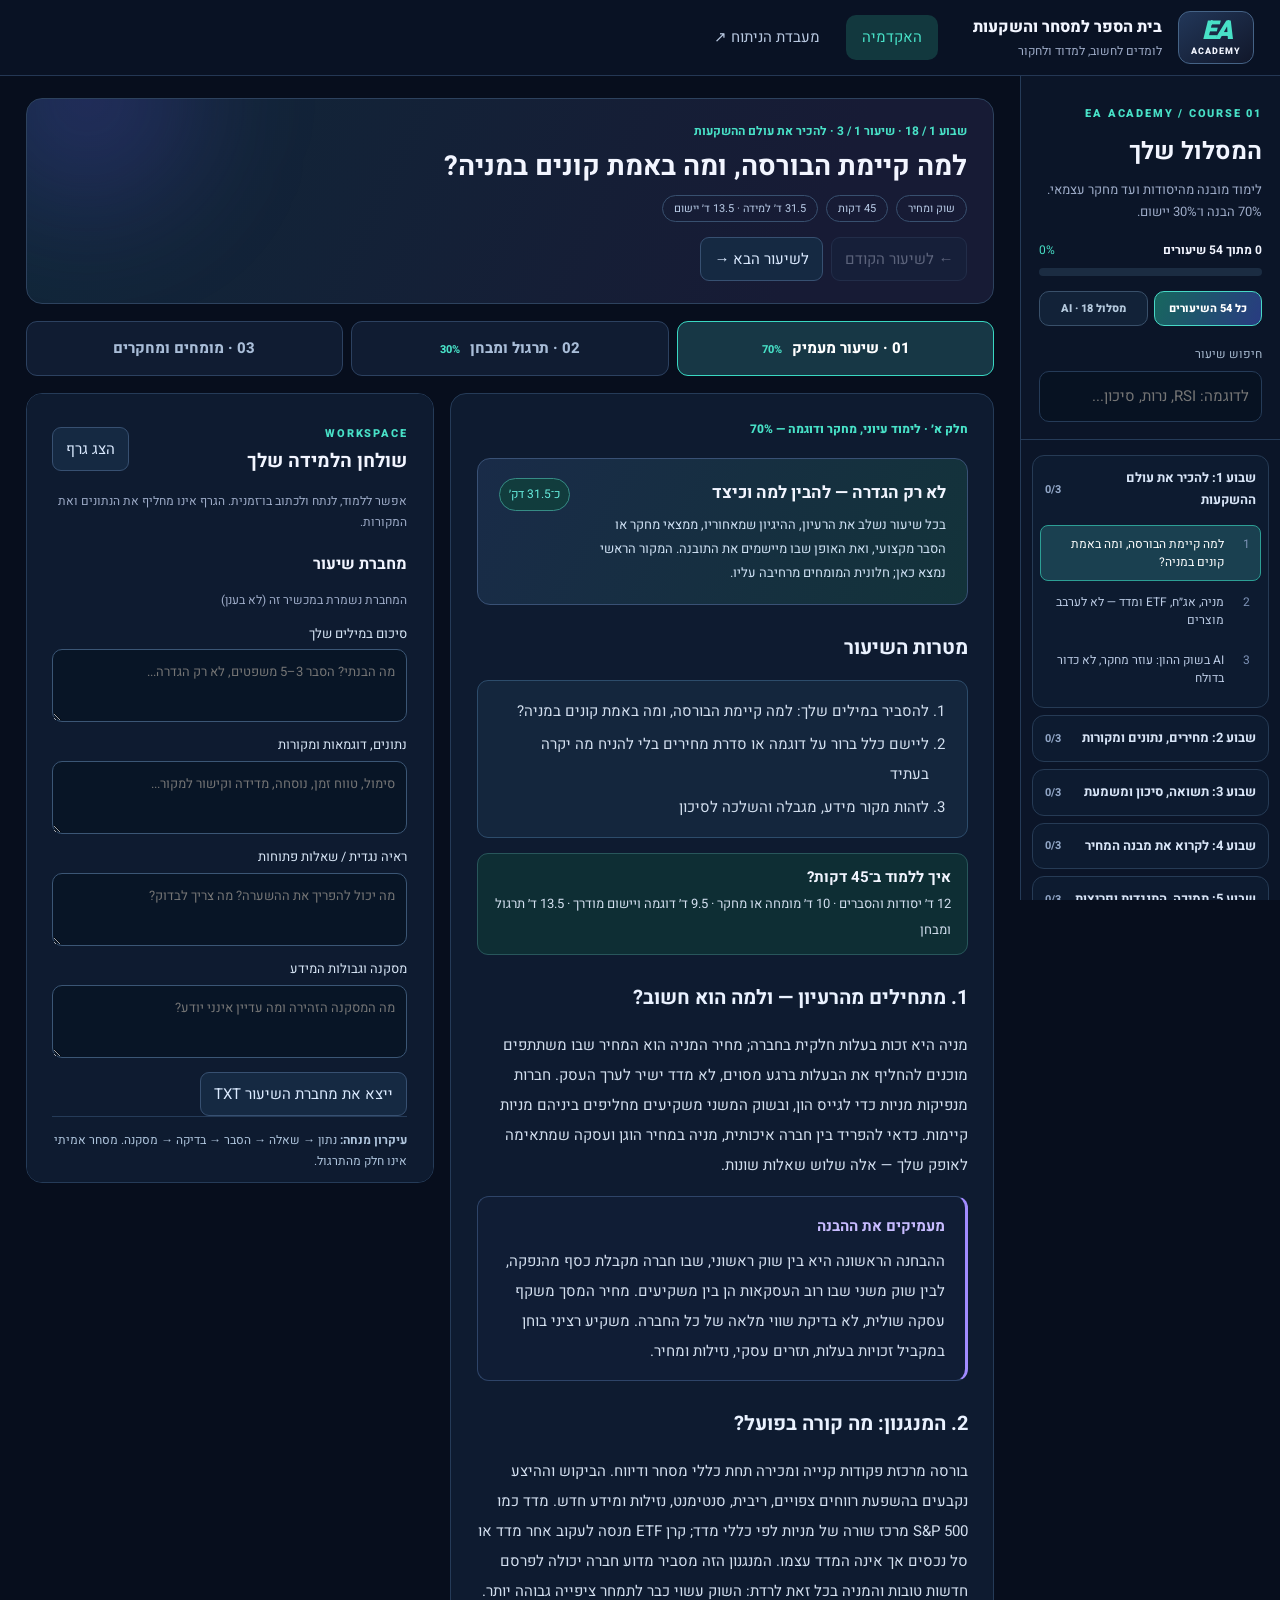
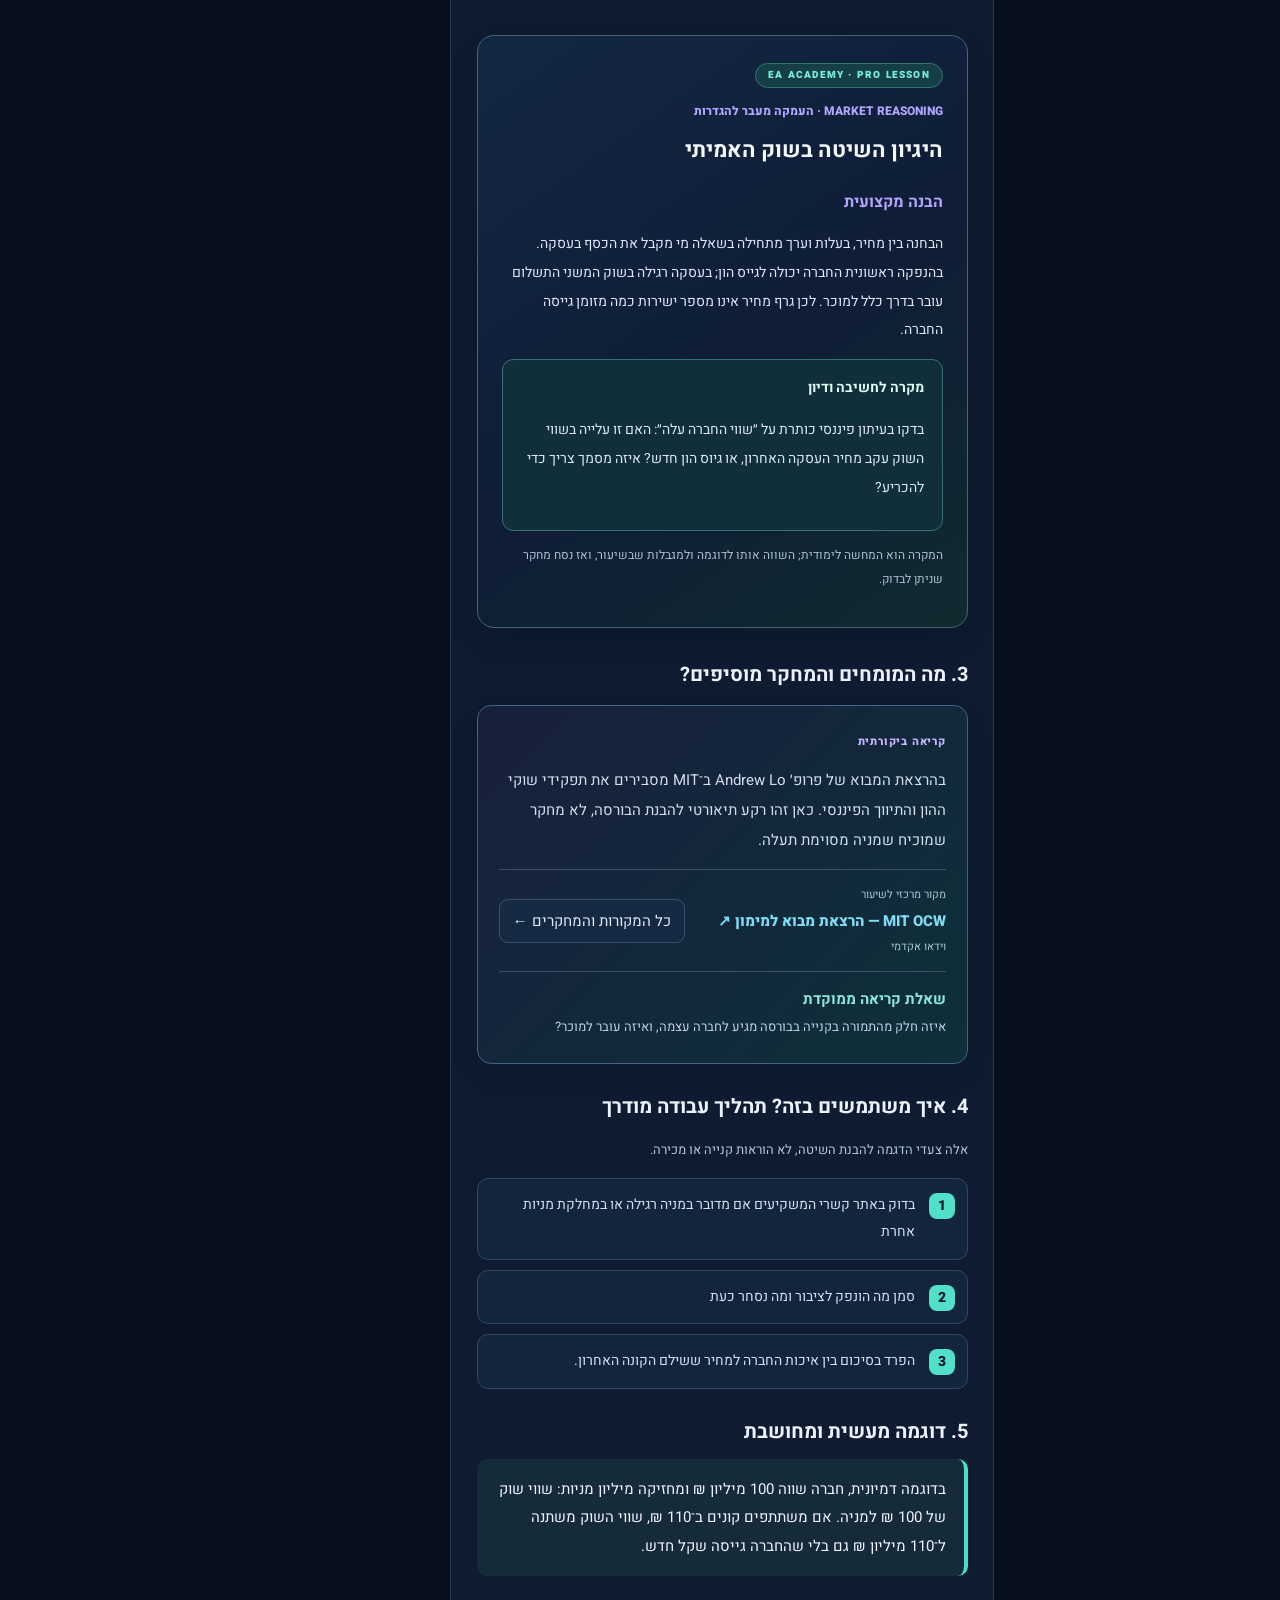
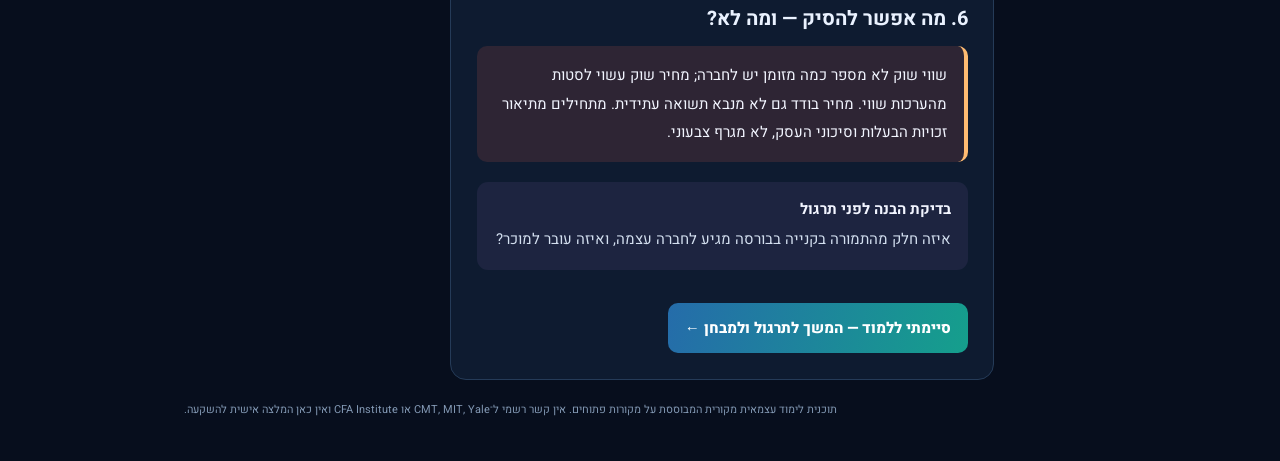
==== commit ff903d07: "Add files via upload" ====
--- a/academy-pro.html
+++ b/academy-pro.html
@@ -1,17 +1,17 @@
 <!doctype html>
-<html lang="he" dir="rtl"><head><meta charset="utf-8"><meta name="viewport" content="width=device-width,initial-scale=1"><meta name="theme-color" content="#090f1e"><title>EA Academy | קורס המחקר והניתוח — גרסה 10</title>
-<link rel="stylesheet" href="course-v9.css?v=10"><link rel="stylesheet" href="course-v10.css?v=10"></head>
+<html lang="he" dir="rtl"><head><meta charset="utf-8"><meta name="viewport" content="width=device-width,initial-scale=1"><meta name="theme-color" content="#090f1e"><title>EA Academy | קורס מסחר, השקעות ו־AI — גרסה 11.1</title>
+<link rel="stylesheet" href="course-v9.css?v=111"><link rel="stylesheet" href="course-v10.css?v=111"><link rel="stylesheet" href="course-v11.css?v=111"></head>
 <body>
 <header class="topbar">
   <div class="brand"><span class="brandlogo"><em>EA</em><small>ACADEMY</small></span><span class="brandwords">בית הספר למסחר והשקעות<small>לומדים לחשוב, למדוד ולחקור</small></span></div>
   <nav aria-label="ניווט ראשי"><a class="nav-active" href="academy-pro.html">האקדמיה</a><a href="index.html">מעבדת הניתוח ↗</a></nav>
-  <div class="topmeta">מסלול יסודות → מחקר <span>18 שבועות · 54 שיעורים</span></div>
+  <div class="topmeta">מסלול יסודות → מחקר <span>18 שבועות · 54 שיעורים · <strong>גרסה 11.1</strong></span></div>
 </header>
 <div class="shell">
  <aside class="course-nav" aria-label="רשימת שיעורים">
   <div class="course-nav-head"><span class="overline">EA ACADEMY / COURSE 01</span><h2>המסלול שלך</h2><p>לימוד מובנה מהיסודות ועד מחקר עצמאי. 70% הבנה ו־30% יישום.</p>
    <div class="progresslabel"><strong id="progressTitle">0 מתוך 54 שיעורים</strong><span id="progressPercent">0%</span></div><div class="progressbar"><span id="progressFill"></span></div>
-   <label class="searchlabel" for="lessonSearch">חיפוש שיעור</label><input id="lessonSearch" type="search" placeholder="לדוגמה: RSI, נרות, סיכון..." autocomplete="off">
+   <div class="track-actions"><button id="allTrack" class="track-on" type="button">כל 54 השיעורים</button><button id="aiTrack" type="button">מסלול AI · 18</button></div><label class="searchlabel" for="lessonSearch">חיפוש שיעור</label><input id="lessonSearch" type="search" placeholder="לדוגמה: RSI, נרות, סיכון..." autocomplete="off">
   </div>
   <div id="weekNav" class="weeknav" role="navigation" aria-label="פרקי לימוד"></div>
   <div class="footnav">שמירה מקומית בדפדפן בלבד. אין כאן שירות ייעוץ השקעות או הסמכה של CMT.</div>
@@ -34,7 +34,7 @@
       <h2>1. מתחילים מהרעיון — ולמה הוא חשוב?</h2><p id="coreIdea" class="learning-copy"></p>
       <div class="reading-depth"><h3>מעמיקים את ההבנה</h3><p id="contextBridge" class="learning-copy"></p></div>
       <h2>2. המנגנון: מה קורה בפועל?</h2><p id="mechanism" class="learning-copy"></p>
-      <h2>3. מה המומחים והמחקר מוסיפים?</h2>
+      <section id="v11DeepReading" class="deep-learning-block" aria-label="העמקה מקצועית"><div class="deep-ribbon">EA ACADEMY · PRO LESSON</div><div id="v11DeepContent"></div></section><h2>3. מה המומחים והמחקר מוסיפים?</h2>
       <div class="research-inline"><span class="evidence-tag">קריאה ביקורתית</span><p id="expertResearch" class="learning-copy"></p>
        <div class="research-source"><div><small>מקור מרכזי לשיעור</small><a id="expertLink" target="_blank" rel="noopener noreferrer" href="#">טוען מקור...</a><small id="expertSourceKind"></small></div><button id="expandResearch" type="button" class="ghost">כל המקורות והמחקרים ←</button></div>
        <div class="read-question"><strong>שאלת קריאה ממוקדת</strong><p id="sourceFocus"></p></div>
@@ -51,13 +51,13 @@
     <div class="completion"><button id="markComplete" class="primary">בדוק תנאי השלמה</button><small id="completionHint">להשלמה: תשובה נכונה בבוחן וסיכום קצר במחברת (80 תווים לפחות).</small></div>
     </section>
     <section id="resourcesPanel" data-panel="resources" hidden><div class="sectionstep">חלק ג׳ · בחינת המקורות לעומק</div><h2>מה עומד מאחורי ההסבר בשיעור?</h2><div class="research-summary"><strong>השאלה המחקרית של השיעור</strong><p id="researchTabFocus"></p><p id="researchTabBridge"></p></div><h2>הרצאות, מחקרים ומדריכים ממוקדים</h2><p class="source-disclaimer">הקישורים מפנים למוסדות, הרצאות ומחקרים עצמאיים. המרצים אינם מלמדים מטעם EA Academy; לצד כל מקור מוסבר כיצד הוא קשור לשיעור. חלקם נותנים רקע תיאורטי ולא ראיה ישירה, וחלקם באנגלית.</p>
-    <div id="sourceCards" class="source-grid"></div>
+    <div id="v11AISources"></div><div id="sourceCards" class="source-grid"></div>
     <h2>איך ממשיכים ממקור למסקנה עצמאית?</h2><ol><li>מצא מי ערך אותו, מתי ואילו נתונים נכללו.</li><li>זהה מה בדיוק נמדד, ובאילו תקופות ומגבלות.</li><li>בדוק אם המסקנה עוסקת במידע סטטיסטי, בתשואה ברוטו או בתשואה נטו.</li><li>כתוב במחברת מה המחקר <strong>לא</strong> מוכיח.</li></ol>
     </section>
    </article>
    <aside class="study-desk"><div class="desk-head"><div><span class="overline">WORKSPACE</span><h2>שולחן הלמידה שלך</h2></div><button id="toggleLab" class="ghost" aria-expanded="false">הצג גרף</button></div>
     <p class="desk-desc">אפשר ללמוד, לנתח ולכתוב בו־זמנית. הגרף אינו מחליף את הנתונים ואת המקורות.</p>
-    <div id="labArea" class="lab-area" hidden><iframe title="מעבדת EA Academy — גרף וייבוא CSV" id="labFrame" src="index.html?embed=lab" loading="lazy"></iframe><p class="lab-note">הגרף המקומי משתמש בנתונים סינתטיים, אלא אם ייבאת CSV. בגרף החיצוני עשויה להיות השהיה.</p><a href="index.html" target="_blank" rel="noopener">פתח מעבדה מלאה בלשונית נפרדת ↗</a></div>
+    <div id="labArea" class="lab-area" hidden><iframe title="מעבדת EA Academy — גרף וייבוא CSV" id="labFrame" src="index.html?embed=lab&amp;v=111" loading="lazy"></iframe><p class="lab-note">הגרף המקומי משתמש בנתונים סינתטיים, אלא אם ייבאת CSV. בגרף החיצוני עשויה להיות השהיה.</p><a href="index.html" target="_blank" rel="noopener">פתח מעבדה מלאה בלשונית נפרדת ↗</a></div>
     <h3>מחברת שיעור</h3><p class="savehint" id="saveStatus">הטקסט נשמר מקומית בדפדפן שלך</p>
     <label for="noteSummary">סיכום במילים שלך</label><textarea id="noteSummary" placeholder="מה הבנתי? הסבר 3–5 משפטים, לא רק הגדרה..."></textarea>
     <label for="noteData">נתונים, דוגמאות ומקורות</label><textarea id="noteData" placeholder="סימול, טווח זמן, נוסחה, מדידה וקישור למקור..."></textarea>
@@ -70,5 +70,5 @@
   <footer class="course-footer">תוכנית לימוד עצמאית מקורית המבוססת על מקורות פתוחים. אין קשר רשמי ל־CMT, MIT, Yale או CFA Institute ואין כאן המלצה אישית להשקעה.</footer>
  </main>
 </div>
-<script src="course-data.js?v=10"></script><script src="course-enrichment.js?v=10"></script><script src="course-v10.js?v=10"></script>
+<script src="course-data.js?v=111"></script><script src="course-enrichment.js?v=111"></script><script src="course-v11-data.js?v=111"></script><script src="course-v11.js?v=111"></script><script src="course-v10.js?v=111"></script>
 </body></html>
--- a/course-v11.css
+++ b/course-v11.css
@@ -0,0 +1,5 @@
+/* v11: substantive course module; content retains normal accessible scroll and lesson side-by-side */
+.track-actions{display:flex;gap:6px;margin:15px 0 5px}.track-actions button{flex:1;background:#122238;color:#b4c8dc;border:1px solid #39506a;border-radius:10px;padding:7px 6px;font-size:11px;font-weight:800}.track-actions button.track-on{background:linear-gradient(115deg,#17675e,#293b81);color:#fff;border-color:#47d8c6}
+.week[hidden],.week-list button[hidden]{display:none!important}
+.deep-learning-block{margin:29px 0;border:1px solid #41657a;border-radius:17px;background:linear-gradient(145deg,#132743,#0f1d36 54%,#102a2f);padding:clamp(16px,2vw,24px);box-shadow:0 14px 30px #0002}.deep-ribbon{display:inline-flex;color:#75e9d6;font-weight:900;font-size:10px;letter-spacing:1.2px;background:#153e46;border:1px solid #2e786c;border-radius:50px;padding:3px 12px}.deep-eyebrow{color:#b1a4ff;font-weight:800;font-size:12px;margin-top:13px}.reader .deep-title{font-size:clamp(19px,1.7vw,25px);margin:8px 0;color:#f3f8ff;line-height:1.35}.deep-lead{font-size:14px!important;color:#b8dfde!important;border-right:3px solid #51e2cc;padding:10px 13px;background:#132e3d;border-radius:7px}.reader .deep-head{color:#b4a2fc;font-size:16px;margin:23px 0 7px}.reader .deep-p{font-size:14px;line-height:2.05;white-space:pre-line;color:#dce7fa}.deep-casehead{color:#66dccc;font-weight:800;margin:15px 0 7px}.deep-case{background:#102f3a;border:1px solid #347073;border-radius:11px;padding:14px 18px;line-height:2;color:#e1f9f3;font-size:14px}.deep-list{padding:8px 31px 8px 0;margin:6px 0;background:#101c30;border-radius:11px;border:1px solid #38506b}.deep-list li{margin:4px 0;font-size:14px;line-height:1.95}.deep-prompt{margin-top:19px;background:#070f20;border:1px solid #46547e;border-radius:12px;padding:16px}.deep-prompt .deep-head{margin:0 0 8px}.deep-prompt pre{margin:0;white-space:pre-wrap;overflow-wrap:anywhere;font:13px/2 Heebo,Arial,sans-serif;color:#dbecf7;direction:rtl}.deep-copy{margin-top:13px;background:#22516a;border:1px solid #3b91a9;color:#fff;padding:7px 12px;border-radius:8px}.deep-warning{margin-top:14px;padding:13px 16px;border-radius:11px;background:#302638;border:1px solid #71546d}.deep-warning strong{color:#ffd2a7}.deep-warning p{margin:4px 0}.deep-glossary{display:flex;flex-wrap:wrap;gap:7px}.deep-term{font-size:12px;padding:5px 9px;border:1px solid #3d6081;color:#dfdbff;background:#1c2b49;border-radius:8px}.deep-sources{display:grid;grid-template-columns:repeat(auto-fit,minmax(180px,1fr));gap:8px;margin:12px 0}.deep-source{display:flex;flex-direction:column;gap:3px;padding:12px;background:#12223e;border:1px solid #375e8c;border-radius:10px;font-size:12px;font-weight:800}.deep-source small{font-size:10px;font-weight:400;color:#9dbad0}.deep-micro{color:#aac2d4!important;font-size:12px!important}
+@media(max-width:750px){.deep-learning-block{padding:14px}.deep-sources{grid-template-columns:1fr}}
